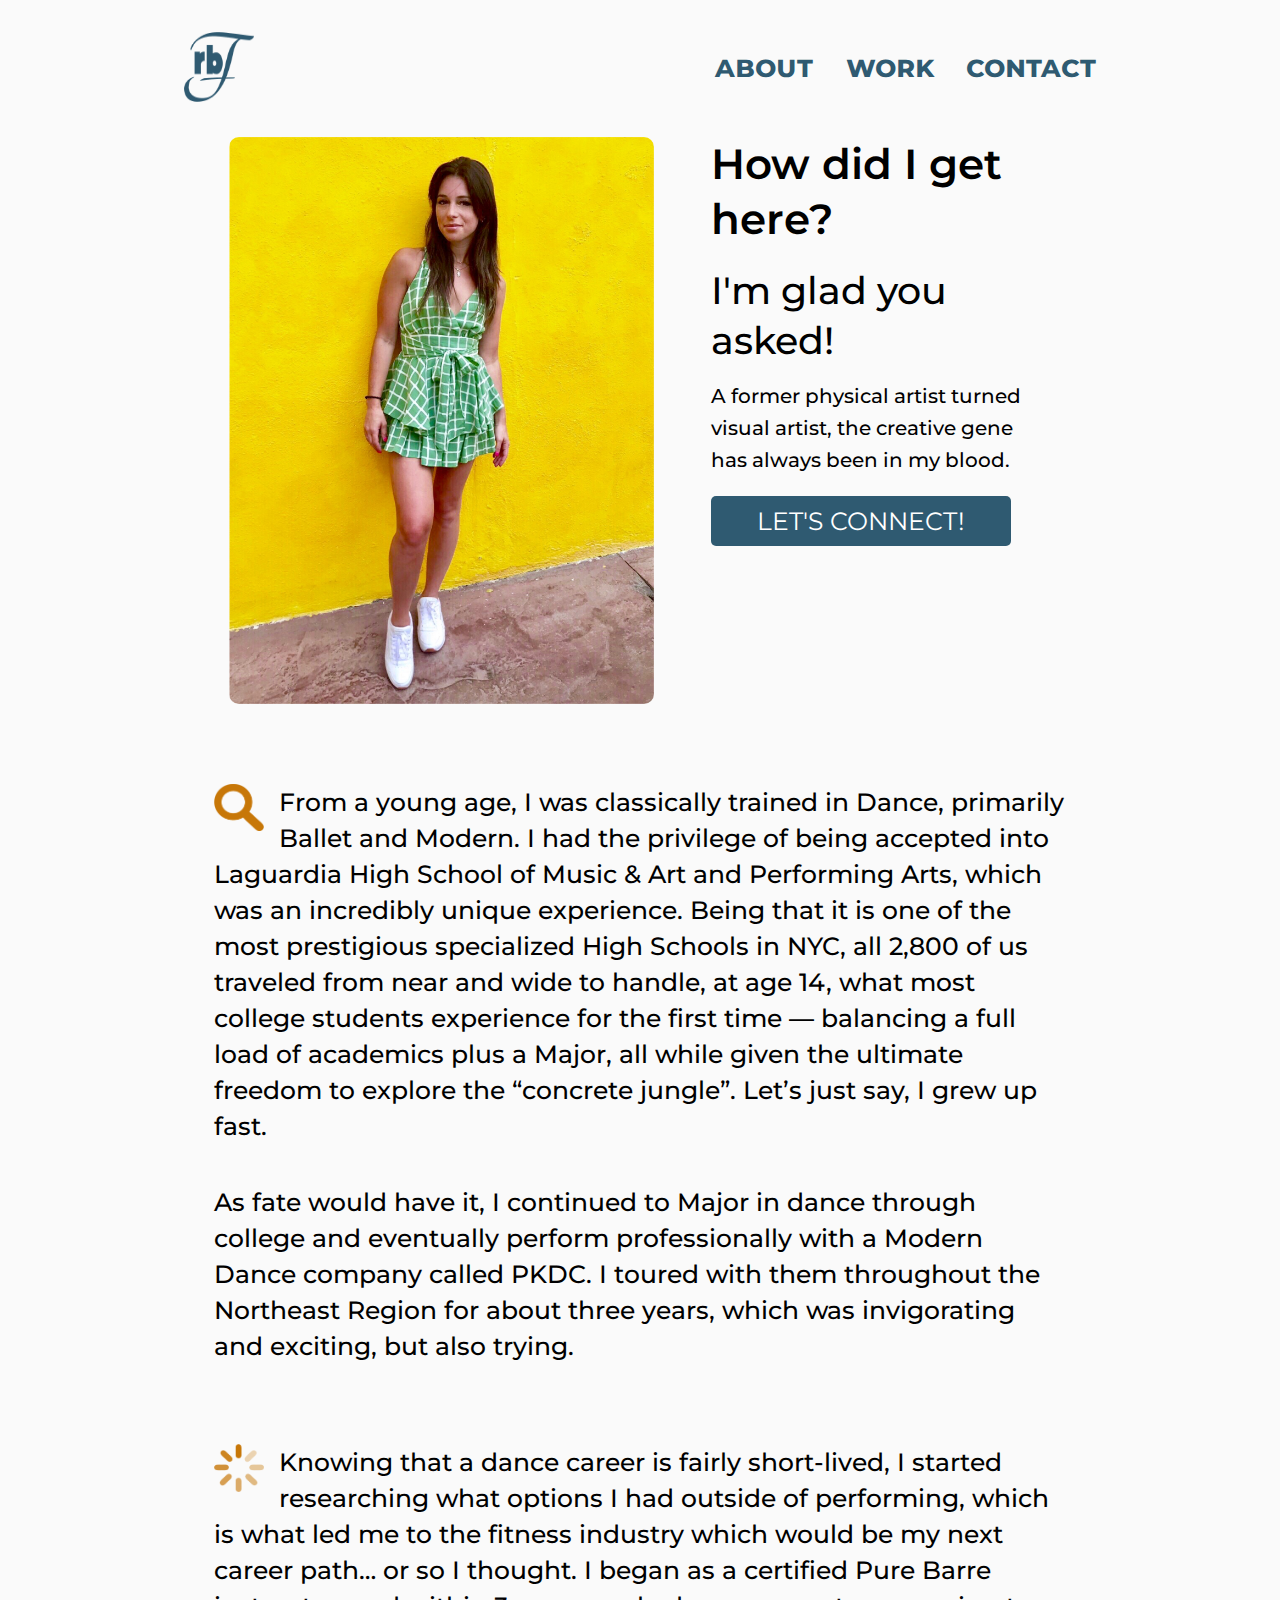
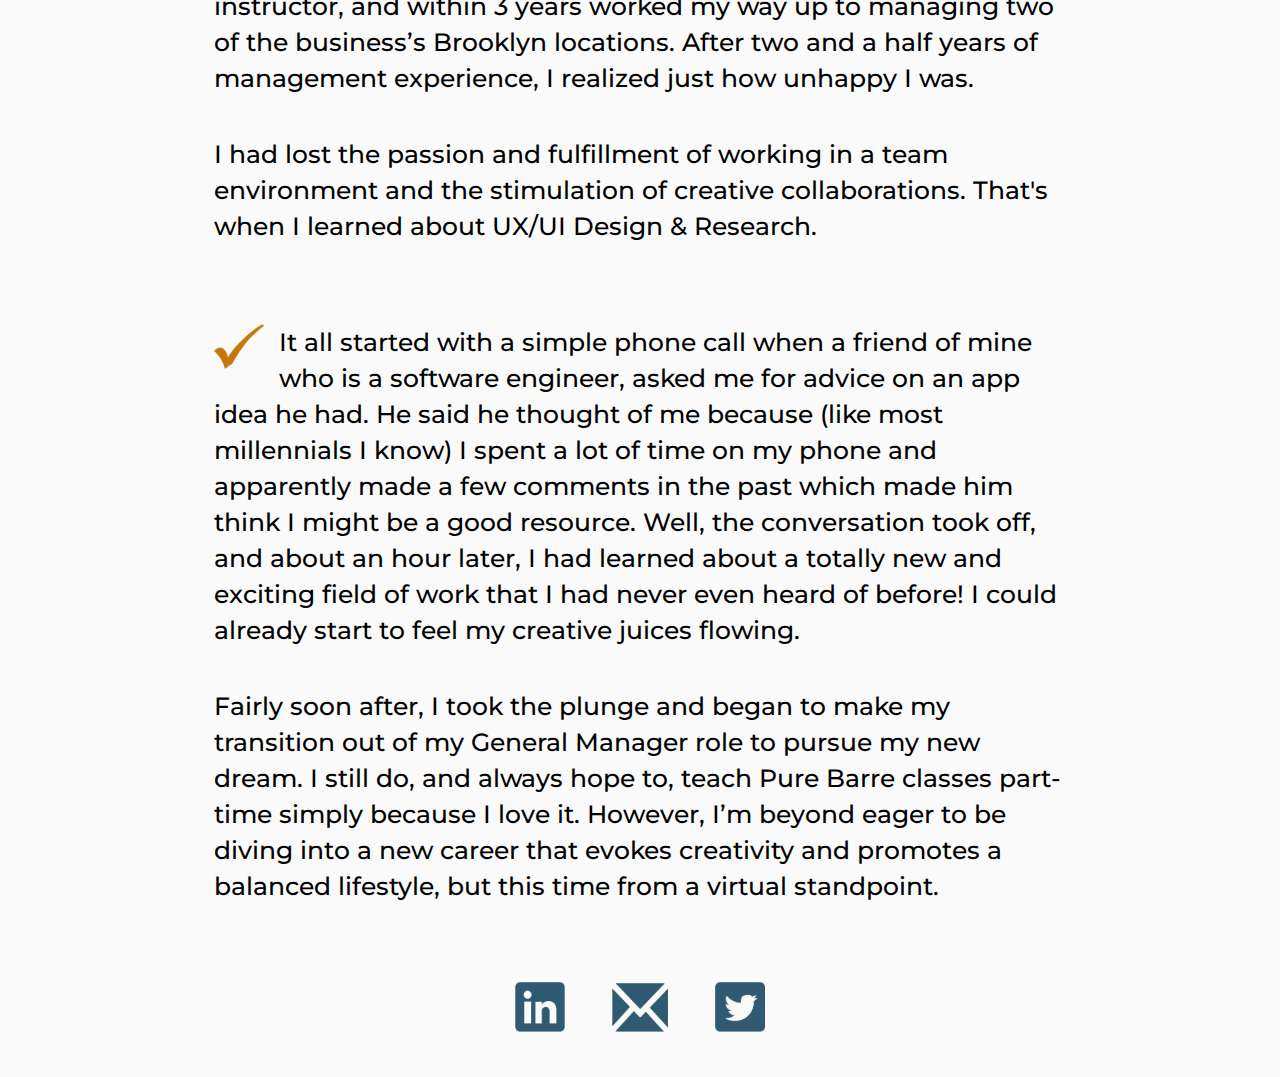
==== about.html @ c3de90a5 "linkedin code" ====
<!DOCTYPE html>
<html lang="en">
  <head>
    <meta name="viewport" content="width=device-width, initial-scale=1">
    <meta property='og:title' content='Title of the article'/>
    <meta property='og:image' content='//media.example.com/ 1234567.jpg'/>
    <meta property='og:description' content='Description that will show in the preview'/>
    <meta property='og:url' content='//www.example.com/URL of the article'/>
    <title>Reisa Brooke</title>
    <link rel="stylesheet" href="css/reset.css">
    <link rel="stylesheet" href="css/style.css">
    <link href="https://fonts.googleapis.com/css2?family=Montserrat:wght@400;500;700&display=swap" rel="stylesheet">
    <link rel="icon" type="image/png" href="/images/favicon.png" />
  </head>
  <body>
    <nav>
      <div class="logo">
        <a href="index.html"><img src="./images/RBF_Logo.png" alt="Personalized RBF Logo"></a>
      </div>
      <div class="links">
        <a href="about.html">about</a>
        <a href="index.html#project">work</a>
        <a href="contact.html">contact</a>
      </div>
    </nav>
<!-- Bio Intro -->
    <section class="intro">
      <div class="SubheroImage"><img src="./images/biohs.jpg" alt="Picture of Reisa standing"></div>
      <div class="bio">
        <h1 class="how">How did I get here?</h1>
        <h1 class="glad">I'm glad you asked!</h1>
        <p class="subbio">A former physical artist turned visual artist, the creative gene has always been in my blood.</p>
        <form action="contact.html"><button class="biobtn">let's connect!</button></form>
      </div>
    </section>
<!-- Bio Body -->
    <div class="uxjourney">
      <section>
        <div class="search"><img src="./images/Search.png" alt="Magnifying Glass"></div>
        <p>From a young age, I was classically trained in Dance, primarily Ballet and Modern. I had the privilege of being accepted into Laguardia High School of Music & Art and Performing Arts, which was an incredibly unique experience. Being that it is one of the most prestigious specialized High Schools in NYC, all 2,800 of us traveled from near and wide to handle, at age 14, what most college students experience for the first time — balancing a full load of academics plus a Major, all while given the ultimate freedom to explore the “concrete jungle”. Let’s just say, I grew up fast.</p>
        <br>
        <p>As fate would have it, I continued to Major in dance through college and eventually perform professionally with a Modern Dance company called PKDC. I toured with them throughout the Northeast Region for about three years, which was invigorating and exciting, but also trying.</p>
      </section>
      <section>
        <div class="load"><img src="./images/Loading.png" alt="Loading Wheel"></div>
        <p>Knowing that a dance career is fairly short-lived, I started researching what options I had outside of performing, which is what led me to the fitness industry which would be my next career path… or so I thought. I began as a certified Pure Barre instructor, and within 3 years worked my way up to managing two of the business’s Brooklyn locations. After two and a half years of management experience, I realized just how unhappy I was.</p>
        <br>
        <p>I had lost the passion and fulfillment of working in a team environment and the stimulation of creative collaborations. That's when I learned about UX/UI Design & Research.</p>
      </section>
      <section>
        <div class="done"><img src="./images/Done.png" alt="Checkmark"></div>
        <p>It all started with a simple phone call when a friend of mine who is a software engineer, asked me for advice on an app idea he had. He said he thought of me because (like most millennials I know) I spent a lot of time on my phone and apparently made a few comments in the past which made him think I might be a good resource. Well, the conversation took off, and about an hour later, I had learned about a totally new and exciting field of work that I had never even heard of before! I could already start to feel my creative juices flowing.</p>
        <br>
        <p>Fairly soon after, I took the plunge and began to make my transition out of my General Manager role to pursue my new dream. I still do, and always hope to, teach Pure Barre classes part-time simply because I love it. However, I’m beyond eager to be diving into a new career that evokes creativity and promotes a balanced lifestyle, but this time from a virtual standpoint.</p>
      </section>
    </div>
    <footer>
      <div class="linkedin"><a href="https://www.linkedin.com/in/reisa-forster/" target="_blank"><img src="./images/LinkedIn.png" alt="LinkedIn Icon"></a></div>
      <div class="mail"><a href="contact.html"><img src="./images/Mail.png" alt="Mail Icon"></a></div>
      <div class="twitter"><a href="https://twitter.com/reisa_brooke" target="_blank"><img src="./images/Twitter.png" alt="Twitter Icon"></a></div>
    </footer>
<!-- Global site tag (gtag.js) - Google Analytics -->
    <script async src="https://www.googletagmanager.com/gtag/js?id=UA-173366020-1"></script>
      <script>
        window.dataLayer = window.dataLayer || [];
        function gtag(){dataLayer.push(arguments);}
        gtag('js', new Date());

        gtag('config', 'UA-173366020-1');
      </script>
  </body>
</html>
---- css/style.css ----
/* Universal CSS applied to ALL pages */

  :root {
    font-size: 14px;
  }

  html {
    overflow-x: hidden;
    scroll-behavior: smooth;
  }

  body {
    background: #FAFAFA;
    padding: 32px;
    max-width: 1400px;
    margin: 0 auto;
    overflow-x: hidden;
  }

  section {
    margin-bottom: 20px;
  }

  p {
    font-family: "Montserrat";
    font-weight: 500;
    margin-bottom: 13px;
    line-height: 1.5rem;
  }

  button {
    font-family: "Montserrat";
    font-weight: 400;
    font-size: 15px;
    color: #FFFFFF;
    background-color: #2F5A71;
    border: none;
    border-radius: 5px;
    text-transform: uppercase;
    text-align: center;
    margin-right: auto;
    margin-left: auto;
    margin-bottom: -5%;
    margin-top:3%;
    padding: 10px;
    width: 100%;
    cursor: pointer;
  }

  button:hover {
    background-color: #A2B2BB;
    color: #003C5C;
    font-weight: 500;
  }

  h3 {
    font-family: "Montserrat";
    font-weight: 600;
    font-size: 28px;
    margin-bottom: 10px;
    margin-top: 10px;
    color: #C77708;
  }

/* Top Bar */
  nav {
    width: 100%;
    font-size: 1.2rem;
    display: flex;
    justify-content: space-between;
    align-items: center;
  }

  .logo {
    width: 50px;
    height: 40px;
  }

  .logo img {
    width: 100%;
    height: 100%;
  }

  .links {
    font-size: 1.5rem;
  }

  .links a {
    font-variant: small-caps;
    text-decoration: none;
    color: #2F5A71;
    font-family: "Montserrat";
    font-weight: bolder;
  }

  .links a:not(:last-child) {
    margin-right: 10px;
  }

  a:hover {
    color: #A2B2BB;
    text-decoration: underline #2F5A71;
  }

/* Contact Links at bottom */
  footer {
    width: 50%;
    display: flex;
    justify-content: space-between;
    align-items: center;
    margin: 0 auto;
    margin-bottom: 10px;
  }

  .linkedin img {
    width: 40px;
  }

  .mail img {
    width: 45px;
  }

  .twitter img {
    width: 40px;
  }

/* Specific to Homepage (index) */

  .intro {
    display: block;
    align-items: center;
  }

  /* My Homepage Picture */
  .HeroImage img {
    width: 100%;
    height: 100%;
    margin-bottom: 15px;
    margin-top: 20px;
    margin-right: 10px;
    border-radius: 10px;
  }

  /* H1 */
  .reisa {
    font-family: "Montserrat";
    font-weight: 700;
    font-size: 36px;
    margin-bottom: 15px;
    text-align: center;
  }

  .indexconnectbtn {
    margin-top: -5%;
  }

  .PointBoxIndex {
    display: block;
    margin-left: auto;
    margin-right: 10px;
  }

  .PointBoxIndex img {
    width:100%;
    height: 100%;
  }

  .casestudybtn {
    margin-top: -5%;
  }

/* CSS specific to PointBox Case Study (project) */

  h2 {
    font-family: "Montserrat";
    font-weight: 600;
    font-size: 26px;
    margin-bottom: 10px;
    color: #C77708;
    padding-top: 10px;
    line-height: 1.5;
  }

  hr {
    border: 1px solid #2F5A71;
  }

  .problemsolutionsection {
    padding-bottom: 5px;
  }

  h4 {
    font-family: "Montserrat";
    font-weight: 600;
    font-size: 16px;
    margin-top: 10px;
    margin-bottom: 5px;
    line-height: 1.3rem;
  }

  form {
    margin-bottom: 10px;
    margin: 0 auto;
  }

  .quote {
    display: flex;
    align-items: center;
    margin-top: 3%;
    margin-bottom: .5rem;
  }

  .callout {
    font-size: 20px;
    line-height: 1.2;
    text-align: center;
    margin-top: 10px;
    margin-bottom: 10px;
  }

  .parenthasis {
    font-size: 100px;
    font-weight: lighter;
    margin-top: -2%;
    max-width: 90%;
    margin-right: auto;
    margin-left: auto;
  }

  /* Display 3 buttons horizontally */
    .threecombo {
      margin-top: -10px;
      margin-right: auto;
      margin-left: auto;
    }

    .threecombobtn {
      margin-top: -5%;
    }

  /* Background of Specific Sections */
  .backgroundcolored {
    margin: 0 -9999rem;
    margin-bottom: 20px;
    padding: 1rem 9999rem;
    padding-top: 2rem;
    background: #F5EDE2;

  }

  /* H1 */
  .pointboxtitle {
    font-weight: 700;
    font-size: 30px;
    margin-bottom: 10px;
    text-align: center;
    padding-top: 20px;
    font-family: "Montserrat";
  }

  /* Description of app */
  .whatPBIs {
    font-family: "Montserrat";
    text-align: center;
  }

  .pbprototypebtn {
    margin-top: -5%;
    margin-bottom: -10%;
  }

  .PBHeader img {
    width: 100%;
    height: 100%;
    display: block;
    padding-top: 25px;
  }

  /* Process Section */
  .processSection {
    margin-top: 25px;
  }

  /* Competitive Analysis Section */
    .swot {
      width: 100%;
      display: flex;
      justify-content: space-between;
      align-items: center;
      margin-bottom: 10px;
    }

    .swot1 img {
      width: 90%;
    }

    .swot2 img {
      width: 90%;
    }

    .swot3 img {
      width: 90%;
    }


  /* User Research Section */
    .surveystatsB {
      display: flex;
      justify-content: space-around;
      padding-top: 1%;
      padding-left: 15%;
      font-family: "Montserrat";
      width: 80%;
    }

    .stat1B {
      font-weight: 800;
      width: 40%;
      
    }

    .stat2B {
      font-weight: 800;
      width: 40%;
    }

    .piecharts img {
      width: 90%;
      display: block;
      margin-bottom: 15px;
    }

    .stat1A {
      display: flex;
      align-items: baseline;
    }

    .stat2A {
      display: flex;
      align-items: baseline;
    }

    .stat3A {
      display: flex;
      align-items: baseline;
    }

    .percent {
      padding-right: 10px;
      padding-top: 10px;
      font-family: "Montserrat";
      font-size: 20px;
      font-weight: bolder;
    }

  /* User Personas Section */
    .userpersonas img {
      width: 100%;
      height: 100%;
    }

    .persona1 {
      display: flex;
      flex-direction: column;
      justify-content: center;
      text-align: center;
      margin: 0 auto;
      margin-bottom: 30px;
      box-shadow: 5px 5px 5px #666666;
    }

    .persona2 {
      display: flex;
      flex-direction: column;
      justify-content: center;
      text-align: center;
      margin: 0 auto;
      box-shadow: 5px 5px 5px #666666;
    }

    .personagf {
      text-align: left;
      padding: 10px;
      margin-left: 10px;
      margin-bottom: 10px;
    }

    .personatitle {
      font-weight: 700;
      font-size: 20px;
      text-align: center;
      color: #FFFFFF;
      justify-content: center;
      padding-top: 20px;
      font-family: "Montserrat";
      line-height: 1.3;
      border-style: solid;
      border-width: 2px #F00102;
      background-color: #F00102;
      padding: 10px;
    }

    .personastats {
      border-style: solid;
      border-width: 2px #CCCCCC;
      background-color: #CCCCCC;
      padding: 10px;
    }

    .personatext {
      font-size: 18px;
      margin: -.1%;
      line-height: 1.5;
    }

    .personaquote {
      font-size: 18px;
      font-weight: 800;
      color: #FFFFFF;
      border-style: solid;
      border-width: 2px #F00102;
      background-color: #F00102;
      padding: 10px;
      margin-top: -4px;
    }

    .personacallout {
      font-weight: 600;
      font-size: 20px;
      line-height: 1.2;
      text-align: center;
      margin-top: 10px;
      margin-bottom: 10px;
      margin-top: -.1%;
    }

    .goalbullets {
      color: #F00102;
      font-size: 18px;
      margin-top: -5px;
    }

    .frustbullets {
      color: #F00102;
      font-size: 18px;
      margin-top: 20px;
    }

  /* User Stories & Flows Section */
  .userflow img {
    width: 100%;
    height: 100%;
    display: block;
    margin-bottom: 15px;
  }

  /* Wireframes & Usability Tests Section */
    .LFM img {
      width: 100%;
      height: 100%;
      margin-right: auto;
      display: block;
      margin-bottom: 5px;
    }

  /* Branding Section */
    .styleguide img {
      width: 100%;
      height: 100%;
      display: block;
      margin-bottom: 15px;
      padding-top: 10px;
    }

    .stylebtn {
      margin-top: -5%;
    }

  /* Preference Tests Section */
    .preferenceTesting {
      text-align: center;
    }

    .pttitle1 {
      text-decoration: underline;
      font-size: 18px;
      font-weight: 700;
    }

    .pttitle2 {
      text-decoration: underline;
      font-size: 18px;
      font-weight: 700;
      margin-top: 25px;
    }
    
    .testone img {
      width: 100%;
      height: 100%;
      display: block;
      margin-bottom: 10px;
    }

    .testtwo img {
      width: 100%;
      height: 100%;
      display: block;
      margin-bottom: 10px;
    }

    .testthree img {
      width: 100%;
      height: 100%;
      display: block;
      margin-bottom: 10px;
    }
  
    .pt1 {
      padding: 5px;
    }
  
    .pt2 {
      padding: 5px;
    }
  
    .pt3 {
      padding: 5px;
    }

  /* High Fidelity Mockups & Usability Tests Section */
    .HFM img {
      width: 100%;
      height: 100%;
      display: block;
      margin-bottom: 5px;
    }

    .HFMsection {
      padding-bottom: 15px;
    }

  /* Conclusion Section */
  .conclusionsection {
    margin-bottom: 30px;
    padding-top: 20px;
  }
    
  /* Back To Top Link */
    .backtotop {
      font-size: 1.5rem;
      margin-bottom: 3rem;
      width: 100%;
      display: flex;
      justify-content: center;
    }
  
    .backtotop a {
      font-variant: small-caps;
      text-decoration: none;
      color: #2F5A71;
      font-family: "Montserrat";
      font-weight: bolder;
    }

    .backtotop a:hover {
      color: #A2B2BB;
      text-decoration: underline #2F5A71;
    }

/* CSS specific to Bio page */

  /* My Bio Picture */
  .SubheroImage img {
    width: 100%;
    height: 100%;
    margin-bottom: 20px;
    margin-right: 10px;
    float: left;
    border-radius: 10px;
  }

  /* Picture Subtitle */
    .how {
      font-family: "Montserrat";
      font-weight: 600;
      font-size: 26px;
      margin-bottom: 10px;
      margin-top: 15px;
      line-height: 2.2rem;
      text-align: center;
    }

    .glad {
      font-family: "Montserrat";
      font-weight: 500;
      font-size: 24px;
      margin-bottom: 10px;
      line-height: 2rem;
      text-align: center;
    }

    .subbio {
      font-family: "Montserrat";
      text-align: center;
      font-size: 16px;
      font-weight: 200;
      line-height: 1.6rem;
    }

    .biobtn {
      margin-top: -5%;
    }

  .uxjourney {
    display: inline-block;
    padding-bottom: 13px;
  }

  /* Bio Icons */
    .search img {
      width: 9%;
      height: 9%;
      float: left;
      padding-right: 15px;
    }

    .load img {
      width: 10%;
      height: 10%;
      float: left;
      padding-right: 15px;
    }

    .done img {
      width: 10%;
      height: 10%;
      float: left;
      padding-right: 15px;
    }

/* CSS specific to Contact Form */

  .blurbsection {
    margin-bottom: -5px;
  }

  .blurb {
    width: 83%;
    font-family: "Montserrat";
    font-weight: 500;
    font-size: 14px;
    margin-top: 20px;
    margin-left: auto;
    margin-right: auto;
  }

  .blurbtitle {
    width: 83%;
    font-family: "Montserrat";
    font-weight: 600;
    font-size: 25px;
    margin-top: 25px;
    margin-left: auto;
    margin-right: auto;
  }

  form {
    width: 100%;
    text-transform: uppercase;
    text-align: center;
    display: inline-block;
    margin-left: -1.5rem;
    font-family: "Montserrat";
    font-weight: 600;
    font-size: 14px;
    padding: 20px;
  }

  label {
    color: #C77708;
    font-size: 18px;
  }

  /* Email section */
    .email {
      padding-bottom: 15px;
      text-align: left;
      width: 83%;
      justify-content: center;
      margin: 0 auto;
    }

    input {
      width: 80%;
      height: 20px;
      border-color: #2F5A71;
      border-width: .2rem;
      margin-bottom: 25px;
      border-style: solid;
      justify-content: center;
      margin: 0 auto;
    }

    .emailbox {
      display: flex;
      flex-direction: column;
      align-items: flex-start;
      margin-bottom: 30px;
    }

  /* Message section */
    .message {
      padding-bottom: 15px;
      text-align: left;
      width: 83%;
      justify-content: center;
      margin: 0 auto;
    }

    textarea {
      width: 80%;
      height: 200px;
      border-color: #2F5A71;
      border-width: .2rem;
      margin-bottom: 25px;
      border-style: solid;
      justify-content: center;
      margin: 0 auto;
    }

    .messagebox {
      display: flex;
      flex-direction: column;
      align-items: flex-start;
      margin-bottom: 25px;
    }

  .contactbtn {
    width: 83%;
    margin-right: auto;
    margin-left: auto;
    margin-bottom: 10px;
  }

/* CSS specific to Reisa's Pieces Case Study (project2) */

  ul {
    list-style-type: square;
    font-family: "Montserrat";
    font-weight: 500;
    margin-bottom: 13px;
    line-height: 1.5rem;
    margin-top: -10px;
  }

  .askingforafriend {
    font-weight: 600;
  }

  /* User Research Section */
    .statB2 {
      font-weight: 800;
      padding-right: 20px;
      width: 1000px;
    }

    .PieChart1 img {
      width: 100px;
      margin-top: -5px;
    }

    .PieChart2 img {
      width: 100px;
      margin-top: -5px;
    }

    .PieChart3 img {
      width: 100px;
      margin-top: -5px;
    }

    .Y_NChart img {
      float: right;
      width: 40px;
    }

    .ynsection {
      padding-bottom: 25px;
    }

    .surveydisplay {
      padding-top: 20px;
      display: flex;
      flex-direction: row-reverse;
      text-align: center;
    }

  /* User Personas Section */
    .personatitle2 {
      font-weight: 700;
      font-size: 20px;
      text-align: center;
      color: #FFFFFF;
      justify-content: center;
      padding-top: 20px;
      font-family: "Montserrat";
      line-height: 1.3;
      border-style: solid;
      border-width: 2px #434EB4;
      background-color: #434EB4;
      padding: 10px;
    }

    .personaquote2 {
      font-size: 18px;
      font-weight: 800;
      color: #FFFFFF;
      border-style: solid;
      border-width: 2px #434EB4;
      background-color: #434EB4;
      padding: 10px;
      margin-top: -4px;
    }

    .goalbullets2 {
      color: #434EB4;
      font-size: 18px;
      margin-top: -5px;
    }

    .frustbullets2 {
      color: #434EB4;
      font-size: 18px;
      margin-top: 20px;
    }

    .personaA {
      display: flex;
      flex-direction: column;
      justify-content: center;
      text-align: center;
      margin: 0 auto;
      margin-bottom: 30px;
      box-shadow: 5px 5px 5px #666666;
    }

    .personaB {
      display: flex;
      flex-direction: column;
      justify-content: center;
      text-align: center;
      margin: 0 auto;
      margin-bottom: 30px;
      box-shadow: 5px 5px 5px #666666;
    }

    .personaC {
      display: flex;
      flex-direction: column;
      justify-content: center;
      text-align: center;
      margin: 0 auto;
      box-shadow: 5px 5px 5px #666666;
    }

    .personastats2 {
      border-style: solid;
      border-width: 2px #CCCCCC;
      background-color: #CCCCCC;
      padding: 10px;
    }

    .personagf2 {
      text-align: left;
      padding: 10px;
      margin-left: 10px;
      margin-bottom: 10px;
    }

    .userflowsection {
      padding-top: 20px;
    }

    /* Wireframes & Usability Tests Section */
    .RPLFM1 img {
      width: 100%;
      height: 100%;
      margin-right: auto;
      display: block;
      margin-bottom: 20px;
      box-shadow: 5px 5px 5px #666666;
    }

    .RPLFM2 img {
      width: 100%;
      height: 100%;
      margin-right: auto;
      display: block;
      margin-bottom: 5px;
    }

    .styleguiderental img {
      width: 75%;
    }

    .journeymap img {
      width: 100%;
    }

    .draftone img {
      width: 75%;
      align-content: center;
      margin: 0 auto;
      display: block;
      margin-bottom: 15px;
    }


@media screen and (min-width: 768px) {
/* Universal CSS applied to ALL pages */

  :root {
    font-size: 20px;
  }

  section {
    margin-bottom: 35px;
    margin-left: auto;
    margin-right: auto;
    width: 85%;
  }

  p {
    font-size: 22px;
    margin-bottom: 20px;
    font-weight: 500;
    line-height: 1.6rem;
  }

  button {
    font-size: 20px;
  }

  h3 {
    font-size: 38px;
    margin-bottom: 20px;
  }

  /* Top Bar */
    nav {
      width: 85%;
      margin-left: auto;
      margin-right: auto;
      margin-bottom: 20px;
    }

    .logo {
      width: 3rem;
      height: 3rem;
    }

    .links a:not(:last-child) {
      margin-right: 25px;
    }

  /* Contact Links at bottom */
    footer {
      max-width: 250px;
      padding-top: 25px;
    }

    .linkedin img {
      width: 50px;
    }

    .mail img {
      width: 56px;
    }

    .twitter img {
      width: 50px;
    }

/* Specific to Homepage (index) */

  .verticalalignment {
    display: flex;
    flex-direction: column;
  }

  /* My Index Picture */
    .HeroImage img {
      margin-top: 5%;
    }

    .HeroImage {
      width: 50%;
      height: 50%;
      display: inline-block;
      margin-right: 50px;
    }

  .bioindex {
    float: right;
    width: 50%;
    display: flex;
    flex-direction: column;
    margin-top: 1%;
  }

  /* H1 */
  .reisa {
    font-size: 44px;
    text-align: left;
    line-height: 1.3;
  }

  .indexconnectbtn {
    float: left;
    margin-bottom: 10px;
    margin-left: .5rem;
  }

  .introindex {
    display: flex;
    flex-direction: row;
    align-items: flex-start;
    justify-content: space-evenly;
  }

  button.indexconnectbtn {
    max-width: 300px;
  }

  button.casestudybtn {
    max-width: 300px;
  }

  .pbhomepage {
    display: flex;
    flex-direction: row-reverse;
    align-items: flex-start;
    justify-content: space-evenly;
  }

  .PointBoxIndex img {
    width:100%;
    float: right;
    padding-bottom: 40px;
  }

  .PointBoxIndex {
    width: 45%;
  }

  .pbindex {
    max-width: 45%;
    float: left;
  }

  .casestudybtn {
    float: left;
    margin-left: .5rem;
  }

/* CSS specific to PointBox Case Study */

  h2 {
    font-size: 36px;
    padding-bottom: 5px;
  }

  h4 {
    font-size: 25px;
    line-height: 1.5rem;
    font-weight: 600px;
  }

  /* H1 */
  .pointboxtitle {
    font-size: 40px;
    padding-bottom: 5px;
  }

  .PBHeader img {
    padding-bottom: 25px;
    padding-top: 10px;
    display: block;
    margin-left: auto;
    margin-right: auto;
    width: 75%;
  }

  /* Description of app */
  .whatPBIs {
    font-size: 20px;
    margin-top: 5px;
    margin-left: auto;
    margin-right: auto;
    width: 75%;
  }

  .pbprototypebtn {
    margin-top: -2%;
    margin-right: auto;
    margin-left: 3%;
    max-width: 300px;
  }

  .callout {
    font-size: 30px;
    font-weight: bolder;
    line-height: 1.2;
    align-content: center;
  }

  .parenthasis {
    margin-top: -4%;
    font-size: 150px;
  }

  .quote {
    padding-top: 3%;
    margin-bottom: 3%;
  }

  /* Display 3 buttons horizontally */
  .threecombo {
    display: flex;
    width: 100%;
    justify-content: center;
    margin: 0 auto;
  }

  .threecombobtn {
    min-width: 200px;
    max-width: 350px;
    margin-left: 15px;
    margin-right: 15px;
  }

  .processSection {
    padding-top: 35px;
    padding-bottom: 5px;
  }

  /* Competitive Analysis Section */
    .swot {
      max-width: 90%;
      justify-content: space-evenly;
      margin: 0 auto;
      padding-top: 15px;
      padding-bottom: 15px;
    }

  /* User Research Section */
    .userpersonassection {
      padding-top: 20px;
    }

    .stat1A {
      flex-direction: column;
      width: 50%;
      padding-right: 10%;
    }

    .stat2A {
      flex-direction: column;
      width: 50%;
      padding-right: 10%;
    }

    .stat3A {
      flex-direction: column;
      width: 50%;
    }

    .percent {
      padding-bottom: 10px;
      font-size: 36px;
    }

    .surveystatsA {
      display: flex;
      justify-content: stretch;    
      max-width: 115%;
      margin: 0 auto;
      padding-bottom: 10px;
    }

    .surveystatsB {
      padding-top: 3%;
    }

  /* User Personas Tests Section */  
  .userpersonas {
    padding-top: 20px;
    padding-bottom: 25px;
    width: 65%;
    margin: 0 auto;
    align-items: stretch;
  }

  /* User Stories & Flows Section */
  .userflow img {
    margin-bottom: 25px;
  }

  .userstories {
    margin-bottom: 25px;
  }

  .wireframesSection {
    padding-top: 35px;
    padding-bottom: 20px;
  }

  /* Branding Section */
    .styleguide img {
      display: block;
      margin-left: auto;
      margin-right: auto;
      width: 75%;
    }

    .stylebtn {
      margin-top: -15px;
      margin-left: 3%;
      max-width: 300px;
    }

  .preferenceTesting {
    display: block;
    margin-left: auto;
    margin-right: auto;
    width: 75%;
  }

  .LFM img {
    margin-left: auto;
    margin-right: auto;
    margin-bottom: 25px;
    padding-top: 15px;
    width: 75%;
  }

  /* High Fidelity Mockups & Usability Tests Section */
    .ptdescription {
      font-size: 23px;
    }

    .pttitle1 {
      text-decoration: underline;
      font-size: 30px;
      margin-top: 30px;
    }

    .pttitle2 {
      text-decoration: underline;
      font-size: 30px;
      margin-top: 50px;
    }

    .testone img {
      margin-bottom: 20px;
    }

    .testtwo img {
      margin-bottom: 20px;
    }

    .testthree img {
      margin-bottom: 20px;
    }

  /* High Fidelity Mockups & Usability Tests Section */
    .HFM img {
      margin-left: auto;
      margin-right: auto;
      margin-bottom: 25px;
      padding-top: 15px;
      width: 75%;
    }
    
    .HFMsection {
      padding-top: 25px;
      padding-bottom: 50px;
    }

    .conclusionsection {
      padding-top: 35px;
    }

  /* Back To Top Link */
  .backtotop {
    padding-top: 10px;
    margin-bottom: 20px;
    max-width: 50%;
  }

/* CSS specific to Bio */

  /* My Bio Picture */
    .SubheroImage img {
      margin-top: 15px;
    }

    .SubheroImage {
      width: 50%;
      display: inline-block;
    }

  .bio {
    float: right;
    width: 40%;
    display: inline-block;
    padding-left: 5%;
  }

  .intro {
    display: flex;
    flex-direction: row;  
    align-items: flex-start;
    justify-content: space-evenly;
  }

  /* Picture Subtitle */
    .how {
      text-align: left;
      font-size: 42px;
      padding-bottom: 10px;
      line-height: 1.3;
    }
    .glad {
    text-align: left;
    font-size: 38px;
    line-height: 1.3;
    padding-bottom: 5px;
    }

    .subbio {
    text-align: left;
    font-size: 20px;
    font-weight: 500;
    }

    .biobtn {
      float: left;
      margin-left: 3%;
      margin-top: -20px;
      max-width: 300px;
    }
    
  .uxjourney {
    margin-bottom: -20px;
  }
  
  /* Bio Icons */
    .search img {
      max-width: 50px;
    }

    .load img {
      max-width: 50px;
    }

    .done img {
      max-width: 50px;
    }

/* CSS specific to Contact Form */

  .blurb {
    width: 75%;
    font-size: 26px;
    line-height: 1.4;
    font-weight: 400;
  }

  .blurbtitle {
    width: 75%;
    font-weight: 600;
    font-size: 32px;
  }

  label {
    font-size: 26px;
  }

  .contactbtn {
    width: 72%;
    margin-bottom: -20px;
    margin-top: 10px;
    margin-right: auto;
    margin-left: auto;
    max-width: 300px;
  }

  /* Email section */
    .email {
      text-align: left;
      width: 72%;
      margin: 0 auto;
    }

    input {
      width: 70%;
    }

  /* Message section */
    .message {
      text-align: left;
      width: 72%;
      margin: 0 auto;
    }

    textarea {
      width: 70%;
    }

  /* CSS specific to Reisa's Pieces Case Study (project2) */

    ul {
      font-size: 22px;
      margin-bottom: 20px;
      font-weight: 500;
      line-height: 1.6rem;
    }

    /* User Research Section */
      .surveystatsAB {
        display: flex;
        justify-content: stretch;    
        max-width: 115%;
        margin: 0 auto;
        padding-bottom: 30px;
      }

      .PieChart1 img {
        width: 200px;
      }

      .PieChart2 img {
        width: 200px;
      }

      .PieChart3 img {
        width: 200px;
      }
      
      .statB2 {
        padding-right: 50px;
      }

      .surveydisplay {
        padding-bottom: 50px;
      }

      .Y_NChart img {
        width: 90px;
      }
  
      .ynsection {
        padding-bottom: 75px;
      }

      .styleguiderental img {
        display: block;
        margin-left: auto;
        margin-right: auto;
        width: 60%;
      }
  }


@media screen and (min-width: 992px) {
/* Universal CSS applied to ALL pages */

  /* Top Bar */
    nav {
      width: 75%;
      margin-left: auto;
      margin-right: auto;
    }

    .logo {
      width: 3.5rem;
      height: 3.5rem;
    }

  section {
    padding-bottom: 25px;
    margin-left: auto;
    margin-right: auto;
    width: 70%;
  }

  hr {
    width: 85%;
  }

  /* Contact Links at bottom */
  footer {
    padding-top: 35px;
  }

  .problemsolutionsection {
    display: flex;
    justify-content: space-between;
    margin-bottom: -5px;
  }

  .problemsection {
    max-width: 50%;
    margin-right: 75px;
  }

  .solutionsection {
    max-width: 50%;
  }

  p {
    font-size: 25px;
    line-height: 1.8rem;
  }

/* CSS specific to PointBox Case Study (project) */

  .PBHeader img {
    max-width: 650px;
    margin-top: 25px;
  }

  .pointboxtitle {
    padding-top: 15px;
    font-size: 44px;
  }

  /* Description of app */
  .whatPBIs {
    max-width: 650px;
  }

  button {
    font-size: 25px;
  }

  h2 {
    font-size: 40px;
    padding-bottom: 15px;
    padding-top: 20px;
  }

  h3 {
    font-size: 38px;
    margin-bottom: 20px;
  }

  .quote {
    padding-top: 3%;
    padding-bottom: 3%;
  }

  .callout {
    font-size: 35px;
  }

  .CompetitiveAnalysisTitle {
    margin-top: -25px;
  }

  .stylebtn {
    margin-top: 10px;
  }

  /* User Personas Tests Section */  
    .userpersonas {
      width: 100%;
      display: flex;
      justify-content: space-evenly;
      align-items: flex-start;
      margin: 0 auto;
    }
  
    .persona1 {
      width: 45%;
    }
  
    .persona2 {
      width: 45%;
    }

    .personatitle {
      min-height: 25px;
      display: flex;
      justify-content: center;
      flex-direction: column;
      font-size: 24px;
    }

    .personatext {
      font-size: 20px;
    }

    .personacallout {
      font-size: 24px;
    }

    .personastats {
      min-height: 115px;
      display: flex;
      justify-content: center;
      flex-direction: column;
      align-content: stretch;
    }

    .personaquote {
      min-height: 100px;
      display: flex;
      justify-content: center;
      flex-direction: column;
      align-content: stretch;
      font-size: 20px;
    }

    .personagf {
      min-height: 325px;
      display: flex;
      justify-content: center;
      flex-direction: column;
      align-content: stretch;
      margin-top: -7%;
      margin-bottom: -7px;
    }

    .goalbullets {
      font-size: 20px;
    }

    .frustbullets {
      font-size: 20px;
    }

    /* Preference Testing Section */
      .pt1 {
        padding: 10px;
      }

      .pt2 {
        padding: 10px;
      }

      .pt3 {
        padding: 10px;
      }

  /* Conclusion Section */
  .conclusionsection {
    margin-bottom: -20px;
  }

/* CSS specific to Bio */
  
  .uxjourney {
    margin-bottom: -50px;
  }

/* CSS specific to Contact Form */

  .blurbsection {
    margin-bottom: -25px;
  }

  .blurb {
    width: 625px;
  }

  .blurbtitle {
    width: 625px;
    font-size: 36px;
  }

  /* Email section */
    .email {
      width: 610px;
      margin: 0 auto;
    }

    input {
      width: 600px;
    }

  /* Message section */
    .message {
      width: 610px;
      margin: 0 auto;
    }

    textarea {
      width: 600px;
    }

    .contactbtn {
      width: 625px;
      margin-right: auto;
      margin-left: auto;
    }

  /* CSS specific to Reisa's Pieces Case Study (project2) */

  ul {
    font-size: 25px;
    line-height: 1.8rem;
  }

  /* User Personas Section */
    .personaA {
      width: 30%;
    }

    .personaB {
      width: 30%;
    }

    .personaC {
      width: 30%;
    }

    .personatitle2 {
      min-height: 70px;
      display: flex;
      justify-content: center;
      flex-direction: column;
      font-size: 24px;
    }

    .personaquote2 {
      min-height: 175px;
      display: flex;
      justify-content: center;
      flex-direction: column;
      align-content: stretch;
      font-size: 20px;
    }

    .personastats2 {
      min-height: 125px;
      display: flex;
      justify-content: center;
      flex-direction: column;
      align-content: stretch;
    }

    .personagf2 {
      min-height: 525px;
      display: flex;
      justify-content: center;
      flex-direction: column;
      align-content: stretch;
      margin-top: -10%;
      margin-bottom: -7px;
    }

    /* Wireframes & Usability Tests Section */
    .RPLFM {
      width: 100%;
      display: flex;
      justify-content: space-between;
      align-items: flex-start;
      margin: 0 auto;
    }

    .RPLFM1 {
      width: 45%;
      display: inline-flex;
    }

    .RPLFM2 {
      width: 40%;
      display: inline-flex;
    }

    .styleguiderental img {
      width: 50%;
    }

    .draft1tests {
      width: 100%;
      display: flex;
      justify-content: space-between;
      align-items: flex-start;
      margin: 0 auto;
    }

    .draftone img {
      width: 95%;
      display: inline-flex;
    }
}
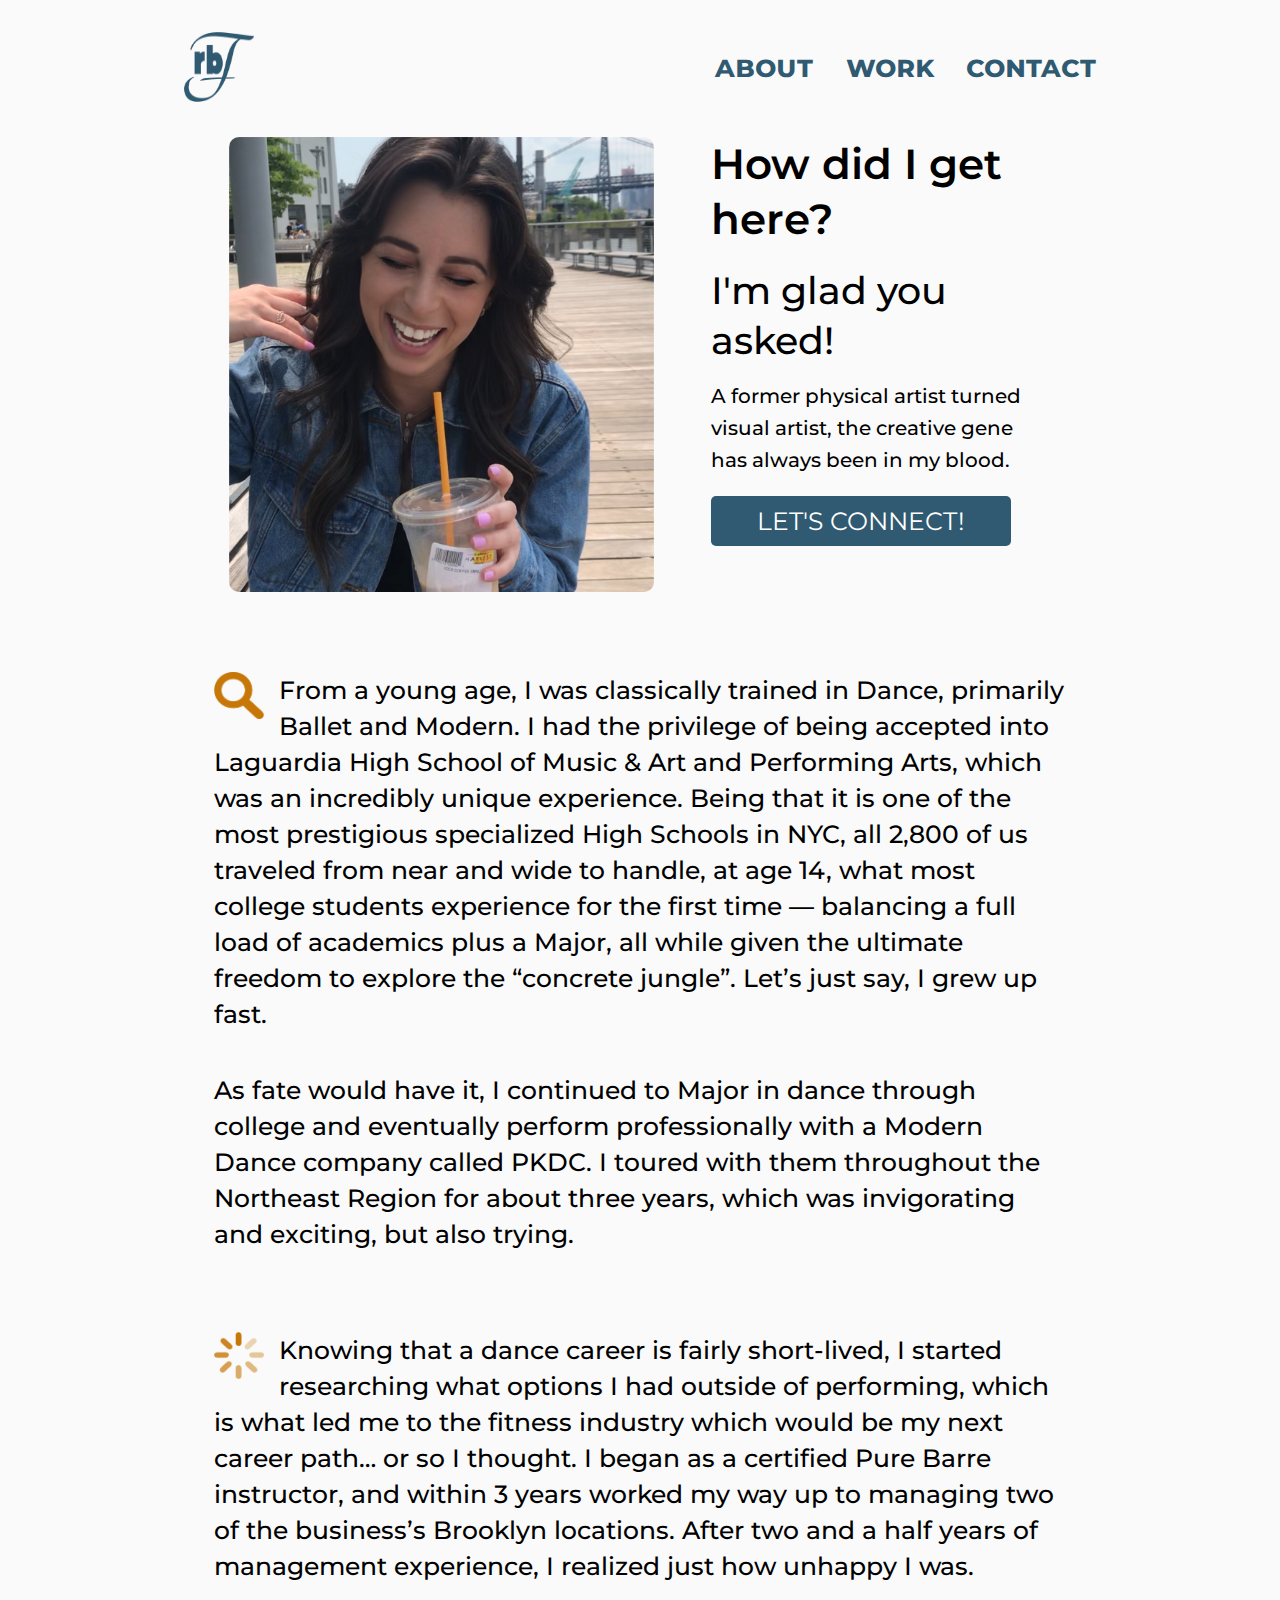
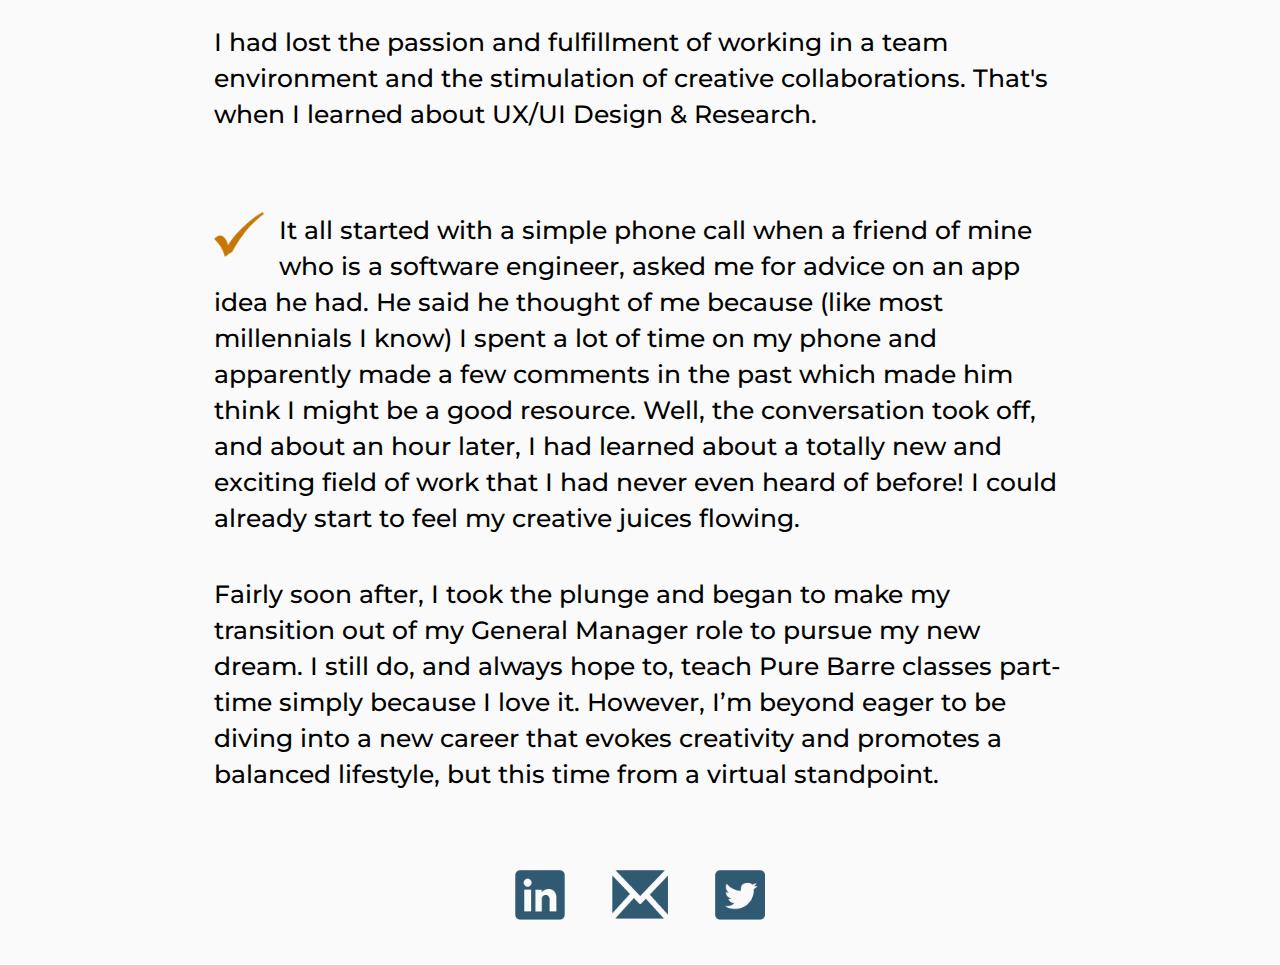
==== commit f092c20a: "new portfolio adjustments" ====
--- a/about.html
+++ b/about.html
@@ -2,10 +2,6 @@
 <html lang="en">
   <head>
     <meta name="viewport" content="width=device-width, initial-scale=1">
-    <meta property='og:title' content='Title of the article'/>
-    <meta property='og:image' content='//media.example.com/ 1234567.jpg'/>
-    <meta property='og:description' content='Description that will show in the preview'/>
-    <meta property='og:url' content='//www.example.com/URL of the article'/>
     <title>Reisa Brooke</title>
     <link rel="stylesheet" href="css/reset.css">
     <link rel="stylesheet" href="css/style.css">
@@ -25,7 +21,7 @@
     </nav>
 <!-- Bio Intro -->
     <section class="intro">
-      <div class="SubheroImage"><img src="./images/biohs.jpg" alt="Picture of Reisa standing"></div>
+      <div class="SubheroImage"><img src="./images/About.jpg" alt="Picture of Reisa standing"></div>
       <div class="bio">
         <h1 class="how">How did I get here?</h1>
         <h1 class="glad">I'm glad you asked!</h1>
--- a/css/style.css
+++ b/css/style.css
@@ -138,7 +138,7 @@
     margin-bottom: 15px;
     margin-top: 20px;
     margin-right: 10px;
-    border-radius: 10px;
+    border-radius: 5px;
   }
 
   /* H1 */
@@ -395,8 +395,8 @@
       font-family: "Montserrat";
       line-height: 1.3;
       border-style: solid;
-      border-width: 2px #F00102;
-      background-color: #F00102;
+      border-width: 2px #2f5a71cb;
+      background-color: #2f5a71cb;
       padding: 10px;
     }
 
@@ -418,10 +418,9 @@
       font-weight: 800;
       color: #FFFFFF;
       border-style: solid;
-      border-width: 2px #F00102;
-      background-color: #F00102;
+      border-width: 2px #2f5a71cb;
+      background-color: #2f5a71cb;
       padding: 10px;
-      margin-top: -4px;
     }
 
     .personacallout {
@@ -435,13 +434,13 @@
     }
 
     .goalbullets {
-      color: #F00102;
+      color: #2F5A71;
       font-size: 18px;
       margin-top: -5px;
     }
 
     .frustbullets {
-      color: #F00102;
+      color: #2F5A71;
       font-size: 18px;
       margin-top: 20px;
     }
@@ -806,8 +805,8 @@
       font-family: "Montserrat";
       line-height: 1.3;
       border-style: solid;
-      border-width: 2px #434EB4;
-      background-color: #434EB4;
+      border-width: 2px #2f5a71cb;
+      background-color: #2f5a71cb;
       padding: 10px;
     }
 
@@ -816,20 +815,19 @@
       font-weight: 800;
       color: #FFFFFF;
       border-style: solid;
-      border-width: 2px #434EB4;
-      background-color: #434EB4;
+      border-width: 2px #2f5a71cb;
+      background-color: #2f5a71cb;
       padding: 10px;
-      margin-top: -4px;
     }
 
     .goalbullets2 {
-      color: #434EB4;
+      color: #2F5A71;
       font-size: 18px;
       margin-top: -5px;
     }
 
     .frustbullets2 {
-      color: #434EB4;
+      color: #2F5A71;
       font-size: 18px;
       margin-top: 20px;
     }
@@ -897,6 +895,7 @@
       margin-right: auto;
       display: block;
       margin-bottom: 5px;
+      box-shadow: 5px 5px 5px #666666;
     }
 
     .styleguiderental img {
@@ -993,40 +992,20 @@
       margin-top: 5%;
     }
 
-    .HeroImage {
-      width: 50%;
-      height: 50%;
-      display: inline-block;
-      margin-right: 50px;
-    }
-
-  .bioindex {
-    float: right;
-    width: 50%;
-    display: flex;
-    flex-direction: column;
-    margin-top: 1%;
-  }
-
   /* H1 */
   .reisa {
     font-size: 44px;
-    text-align: left;
     line-height: 1.3;
   }
 
   .indexconnectbtn {
-    float: left;
     margin-bottom: 10px;
     margin-left: .5rem;
   }
 
   .introindex {
-    display: flex;
-    flex-direction: row;
-    align-items: flex-start;
-    justify-content: space-evenly;
-  }
+      margin-top: -30px;
+    }
 
   button.indexconnectbtn {
     max-width: 300px;
@@ -1765,9 +1744,10 @@
     .RPLFM {
       width: 100%;
       display: flex;
-      justify-content: space-between;
+      justify-content: space-around;
       align-items: flex-start;
       margin: 0 auto;
+      margin-left: -5px;
     }
 
     .RPLFM1 {
@@ -1776,7 +1756,7 @@
     }
 
     .RPLFM2 {
-      width: 40%;
+      width: 45%;
       display: inline-flex;
     }
 
